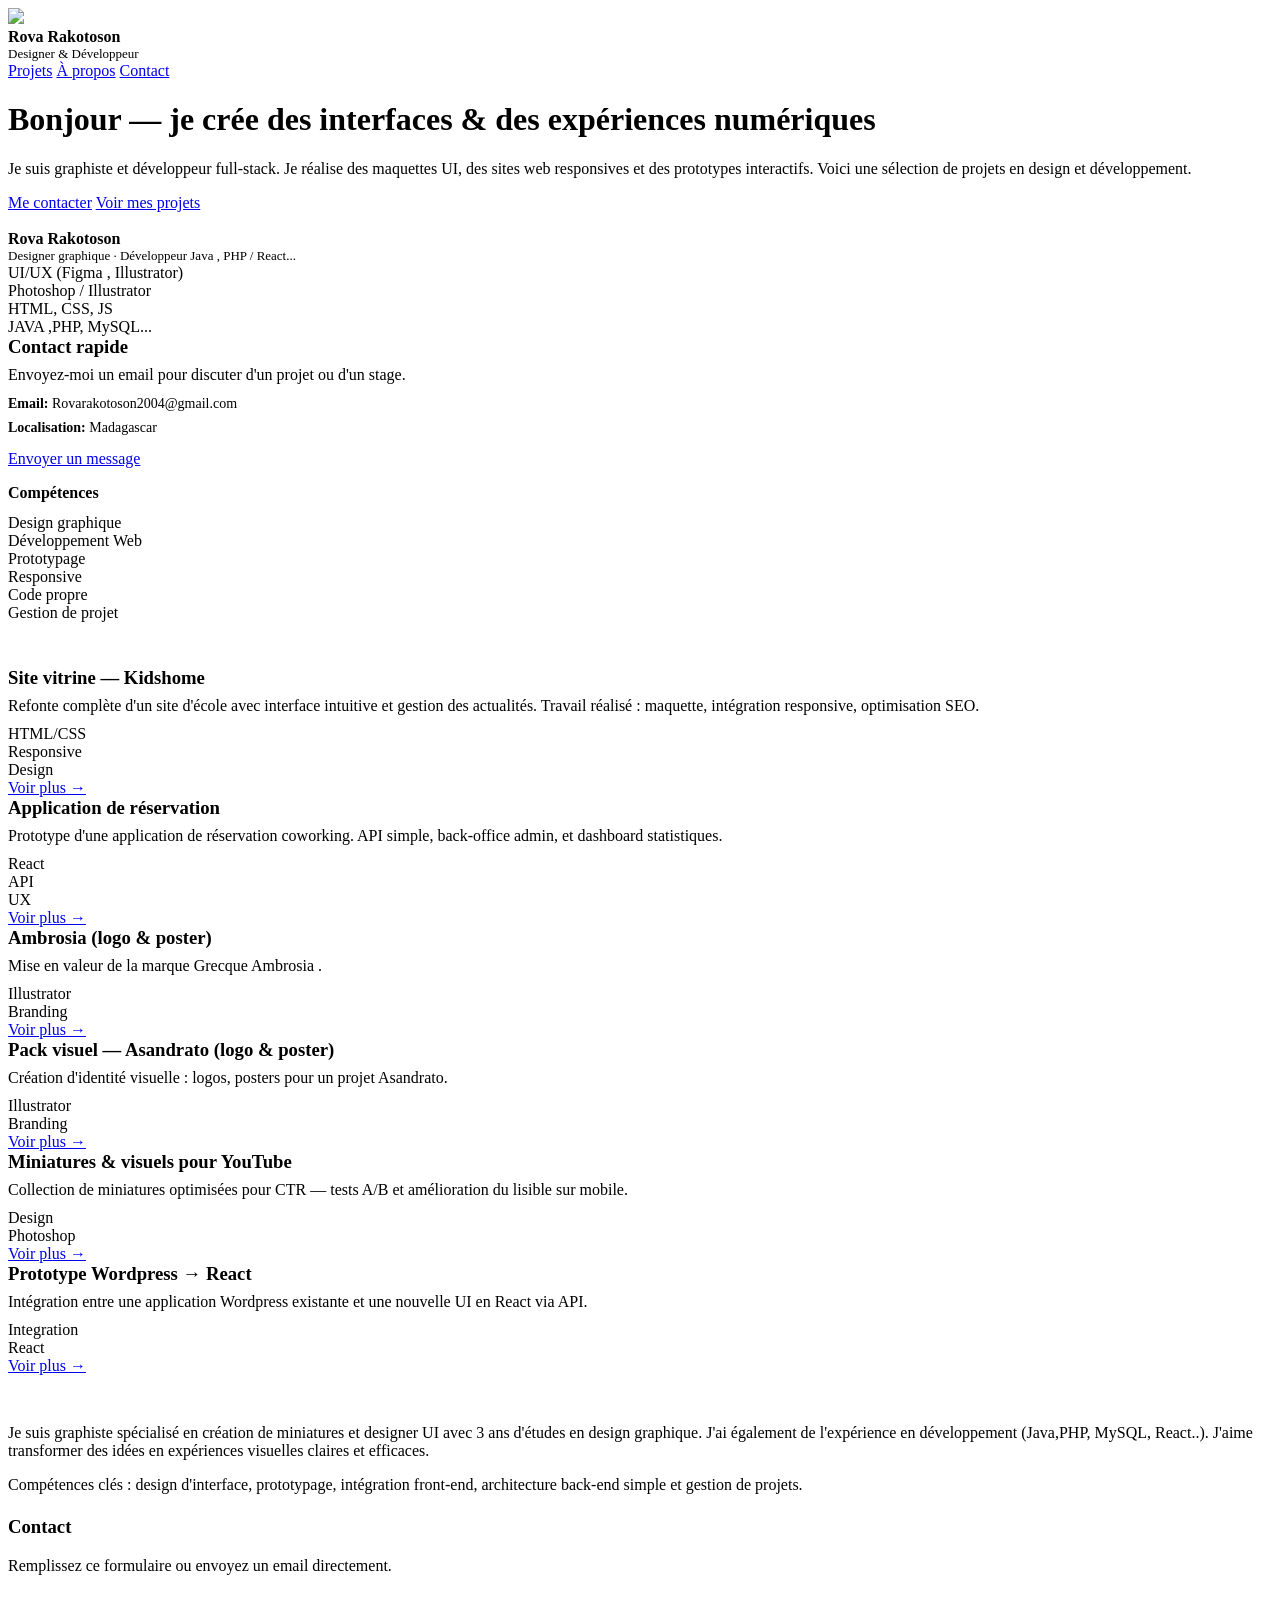
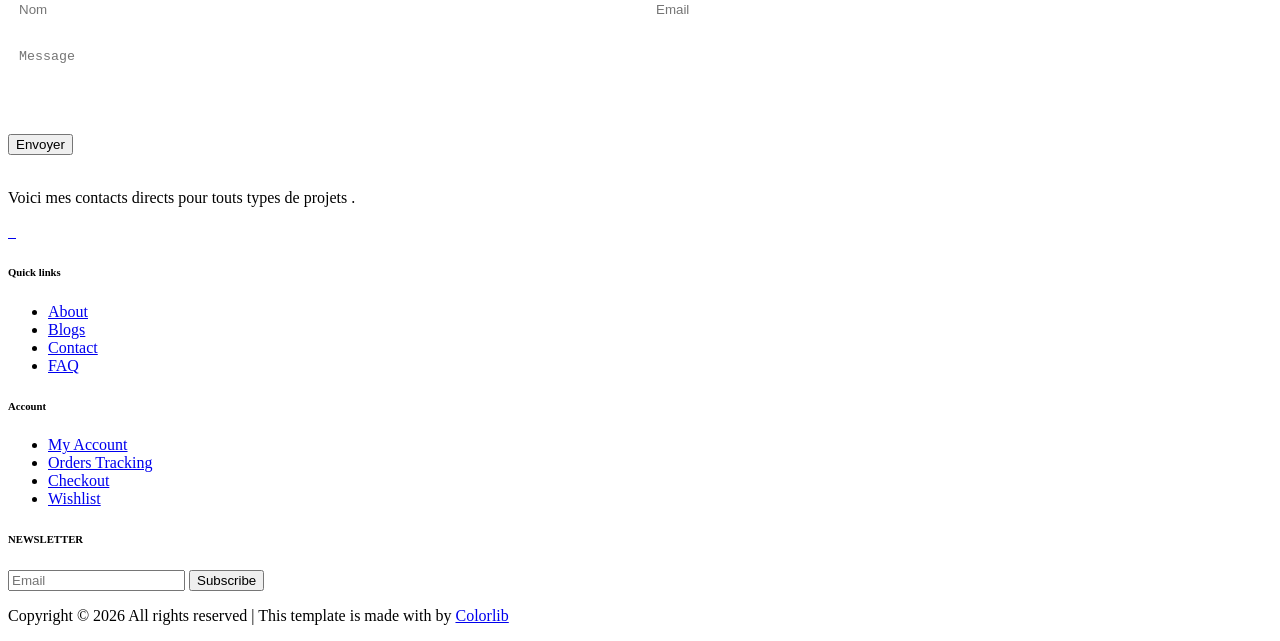
==== index.html @ 9a097434 "add file" ====
<!doctype html>
<html lang="fr">

<head>
    <meta charset="utf-8" />
    <meta name="viewport" content="width=device-width, initial-scale=1" />
    <title>Portfolio — Rova Rakotoson</title>
    <meta name="description"
        content="Portfolio de projets design et développement — maquettes, sites, interfaces, et plus." />
          <!-- Google Font -->
    <link href="https://fonts.googleapis.com/css2?family=Cookie&display=swap" rel="stylesheet">
    <link href="https://fonts.googleapis.com/css2?family=Montserrat:wght@400;500;600;700;800;900&display=swap"
    rel="stylesheet">

    <!-- Css Styles -->
    <link rel="stylesheet" href="assets/css/bootstrap.min.css" type="text/css">
    <link rel="stylesheet" href="assets/css/style.css" type="text/css">
    
</head>

<body>
    <div class="container">
        <header>
            <div class="brand">
                  <div class="offcanvas__logo"> 
                     <img class="navbar-brand" src="assets/img/keyart-logo.png"></img>
                  </div>
                <div>
                    <div style="font-weight:700">Rova Rakotoson</div>
                    <div style="font-size:13px;color:var(--muted)">Designer & Développeur</div>
                </div>
            </div>
            <nav>
                <a href="#projets">Projets</a>
                <a href="#a-propos">À propos</a>
                <a href="#contact">Contact</a>
            </nav>
        </header>

        <div class="hero">
            <div>
                <h1>Bonjour — je crée des interfaces & des expériences numériques</h1>
                <p>Je suis graphiste et développeur full‑stack. Je réalise des maquettes UI, des sites web responsives
                    et des prototypes interactifs. Voici une sélection de projets en design et développement.</p>
                <div class="ctas">
                    <a class="btn" href="mailto:rovarakotoson2004@gmail.com">Me contacter</a>
                    <a class="btn secondary" href="#projets">Voir mes projets</a>
                </div>

                <div class="card" style="margin-top:18px">
                    <div class="profile">
                        <div class="avatar" aria-hidden="true"></div>
                        <div>
                            <div style="font-weight:700">Rova Rakotoson</div>
                            <div style="font-size:13px;color:var(--muted)">Designer graphique · Développeur  Java , PHP / React...
                            </div>
                            <div class="skills">
                                <div class="skill">UI/UX (Figma , Illustrator)</div>
                                <div class="skill">Photoshop / Illustrator</div>
                                <div class="skill">HTML, CSS, JS</div>
                                <div class="skill"> JAVA ,PHP, MySQL...</div>
                            </div>
                        </div>
                    </div>
                </div>
            </div>

            <div>
                <div class="card">
                    <h3 style="margin:0 0 8px 0">Contact rapide</h3>
                    <p style="margin:0 0 12px 0;color:var(--muted)">Envoyez-moi un email pour discuter d'un projet ou
                        d'un stage.</p>
                    <p style="margin:0;font-size:14px"><strong>Email:</strong> <a href="mailto:rov[email protected]"
                            style="color:var(--accent);text-decoration:none">Rovarakotoson2004@gmail.com</a></p>
                    <p style="margin-top:8px;font-size:14px;color:var(--muted)"><strong>Localisation:</strong>
                        Madagascar</p>
                    <div style="margin-top:12px">
                        <a class="btn" href="mailto:rovarakotoson2004@gmail.com">Envoyer un message</a>
                    </div>
                </div>

                <div class="card" style="margin-top:16px">
                    <h4 style="margin:0 0 12px 0">Compétences</h4>
                    <div class="skills">
                        <div class="skill">Design graphique</div>
                        <div class="skill">Développement Web</div>
                        <div class="skill">Prototypage</div>
                        <div class="skill">Responsive</div>
                        <div class="skill">Code propre</div>
                        <div class="skill">Gestion de projet</div>
                    </div>
                </div>
            </div>
        </div>

        <section id="projets" class="projects">
            <h2 style="color:#fff;margin:6px 0 12px 0">Projets récents</h2>
            <div class="grid">
                <article class="card">
                    <div class="project-img"
                        style="background-image:url('assets/img/kidshome.jpg')">
                    </div>
                    <h3 style="margin:0 0 8px 0">Site vitrine — Kidshome</h3>
                    <p style="margin:0 0 10px 0;color:var(--muted)">Refonte complète d'un site d'école avec interface
                        intuitive et gestion des actualités. Travail réalisé : maquette, intégration responsive,
                        optimisation SEO.</p>
                    <div class="project-tags">
                        <div class="tag">HTML/CSS</div>
                        <div class="tag">Responsive</div>
                        <div class="tag">Design</div>
                    </div>
                    <a class="project-link" href="kidshome.html" >Voir plus →</a>
                </article>

                <article class="card">
                    <div class="project-img"
                        style="background-image:url('assets/img/cowork.png')">
                    </div>
                    <h3 style="margin:0 0 8px 0">Application de réservation</h3>
                    <p style="margin:0 0 10px 0;color:var(--muted)">Prototype d'une application de réservation
                        coworking. API simple, back‑office admin, et dashboard statistiques.</p>
                    <div class="project-tags">
                        <div class="tag">React</div>
                        <div class="tag">API</div>
                        <div class="tag">UX</div>
                    </div>
                    <a class="project-link" href="coworking.html">Voir plus →</a>
                </article>

                <article class="card" >
                    <div class="project-img"
                     style="background-image:url('assets/img/vis-ambrosia-01.png')"
                  > 
                    </div>
                    <h3 style="margin:0 0 8px 0">Ambrosia (logo & poster)</h3>
                    <p style="margin:0 0 10px 0;color:var(--muted)">Mise en valeur de la marque Grecque Ambrosia .</p>
                    <div class="project-tags">
                        <div class="tag">Illustrator</div>
                        <div class="tag">Branding</div>
                    </div>
                    <a class="project-link" href="ambrosia.html">Voir plus →</a>
                </article>

                <article class="card">
                    <div class="project-img"
                        style="background-image:url('assets/img/asandrato-vs.png')">
                    </div>
                    <h3 style="margin:0 0 8px 0">Pack visuel — Asandrato (logo & poster)</h3>
                    <p style="margin:0 0 10px 0;color:var(--muted)">Création d'identité visuelle : logos, posters 
                        pour un projet Asandrato.</p>
                    <div class="project-tags">
                        <div class="tag">Illustrator</div>
                        <div class="tag">Branding</div>
                    </div>
                    <a class="project-link" href="asandrato.html">Voir plus →</a>
                </article>

                <article class="card">
                    <div class="project-img"
                        style="background-image:url('assets/img/visuel.png')">
                    </div>
                    <h3 style="margin:0 0 8px 0">Miniatures & visuels pour YouTube</h3>
                    <p style="margin:0 0 10px 0;color:var(--muted)">Collection de miniatures optimisées pour CTR — tests
                        A/B et amélioration du lisible sur mobile.</p>
                    <div class="project-tags">
                        <div class="tag">Design</div>
                        <div class="tag">Photoshop</div>
                    </div>
                    <a class="project-link" href="miniature.html">Voir plus →</a>
                </article>

                <article class="card">
                    <div class="project-img"
                        style="background-image:url('assets/img/ECOM2.jpg')">
                    </div>
                    <h3 style="margin:0 0 8px 0">Prototype Wordpress → React</h3>
                    <p style="margin:0 0 10px 0;color:var(--muted)">Intégration entre une application Wordpress
                        existante  et une nouvelle UI en React via API.</p>
                    <div class="project-tags">
                        <div class="tag">Integration</div>
                        <div class="tag">React</div>
                    </div>
                    <a class="project-link" href="e-commerce.html" >Voir plus →</a>
                </article>

            </div>
        </section>

        <section id="a-propos" class="about">
            <h2 style="color:#fff;margin:6px 0 12px 0">À propos</h2>
            <p>Je suis graphiste spécialisé en création de miniatures et designer UI avec 3 ans d'études en design
                graphique. J'ai également de l'expérience en développement (Java,PHP, MySQL, React..). J'aime transformer des
                idées en expériences visuelles claires et efficaces.</p>
            <p style="margin-top:8px">Compétences clés : design d'interface, prototypage, intégration front‑end,
                architecture back‑end simple et gestion de projets.</p>
        </section>

        <section id="contact" style="margin-top:22px">
            <div class="card">
                <h3>Contact</h3>
                <p style="color:var(--muted)">Remplissez ce formulaire ou envoyez un email directement.</p>
                <form action="mailto:rovarakotoson2004@gmail.com" method="post" enctype="text/plain">
                    <div style="display:grid;grid-template-columns:1fr 1fr;gap:10px">
                        <input placeholder="Nom" name="Nom"
                            style="padding:10px;border-radius:8px;border:1px solid rgba(255,255,255,0.03);background:transparent;color:#fff">
                        <input placeholder="Email" name="Email"
                            style="padding:10px;border-radius:8px;border:1px solid rgba(255,255,255,0.03);background:transparent;color:#fff">
                    </div>
                    <textarea placeholder="Message" name="Message" rows="4"
                        style="width:100%;margin-top:10px;padding:10px;border-radius:8px;border:1px solid rgba(255,255,255,0.03);background:transparent;color:#fff"></textarea>
                    <div style="margin-top:10px"><button class="btn" type="submit">Envoyer</button></div>
                </form>
            </div>
        </section>

       <footer class="footer">
    <div class="container">
        <div class="row">
            <div class="col-lg-4 col-md-6 col-sm-7">
                <div class="footer__about">
                    <div class="footer__logo">
                        <a href="./index.html"><img src="img/logo.png" alt=""></a>
                    </div>
                    <p>Voici mes contacts directs pour touts types de projets
                    .</p>
                          <div class="footer__payment">
                       <a href="https://instagram.com/keyartdesign12" target="_blank">
                        <img src="assets/img/icon/instagram.png" class="reseau-img" alt="">
                         </a>

                        <a href="https://facebook.com/rova.rakotoson.98" target="_blank">
                            <img src="assets/img/icon/facebook.png" class="reseau-img" alt="">
                        </a>
                        <a href="https://wa.me/261345567558" target="_blank">
                        <img src="assets/img/icon/whatsapp.png" class="reseau-img"  alt="">
                        </a>

                      
                    </div>
                </div>
            </div>
            <div class="col-lg-2 col-md-3 col-sm-5">
                <div class="footer__widget">
                    <h6>Quick links</h6>
                    <ul>
                        <li><a href="#">About</a></li>
                        <li><a href="#">Blogs</a></li>
                        <li><a href="#">Contact</a></li>
                        <li><a href="#">FAQ</a></li>
                    </ul>
                </div>
            </div>
            <div class="col-lg-2 col-md-3 col-sm-4">
                <div class="footer__widget">
                    <h6>Account</h6>
                    <ul>
                        <li><a href="#">My Account</a></li>
                        <li><a href="#">Orders Tracking</a></li>
                        <li><a href="#">Checkout</a></li>
                        <li><a href="#">Wishlist</a></li>
                    </ul>
                </div>
            </div>
            <div class="col-lg-4 col-md-8 col-sm-8">
                <div class="footer__newslatter">
                    <h6>NEWSLETTER</h6>
                    <form action="#">
                        <input type="text" placeholder="Email">
                        <button type="submit" class="site-btn">Subscribe</button>
                    </form>
                  
                </div>
            </div>
        </div>
        <div class="row">
            <div class="col-lg-12">
                <!-- Link back to Colorlib can't be removed. Template is licensed under CC BY 3.0. -->
                <div class="footer__copyright__text">
                    <p>Copyright &copy; <script>document.write(new Date().getFullYear());</script> All rights reserved | This template is made with <i class="fa fa-heart" aria-hidden="true"></i> by <a href="https://colorlib.com" target="_blank">Colorlib</a></p>
                </div>
                <!-- Link back to Colorlib can't be removed. Template is licensed under CC BY 3.0. -->
            </div>
        </div>
    </div>
</footer>
    </div>
    <script src="js/jquery-3.3.1.min.js"></script>
<script src="js/bootstrap.min.js"></script>
<script src="js/jquery.magnific-popup.min.js"></script>
<script src="js/jquery-ui.min.js"></script>
<script src="js/mixitup.min.js"></script>
<script src="js/jquery.countdown.min.js"></script>
<script src="js/jquery.slicknav.js"></script>
<script src="js/owl.carousel.min.js"></script>
<script src="js/jquery.nicescroll.min.js"></script>
<script src="js/main.js"></script>
</body>

</html>
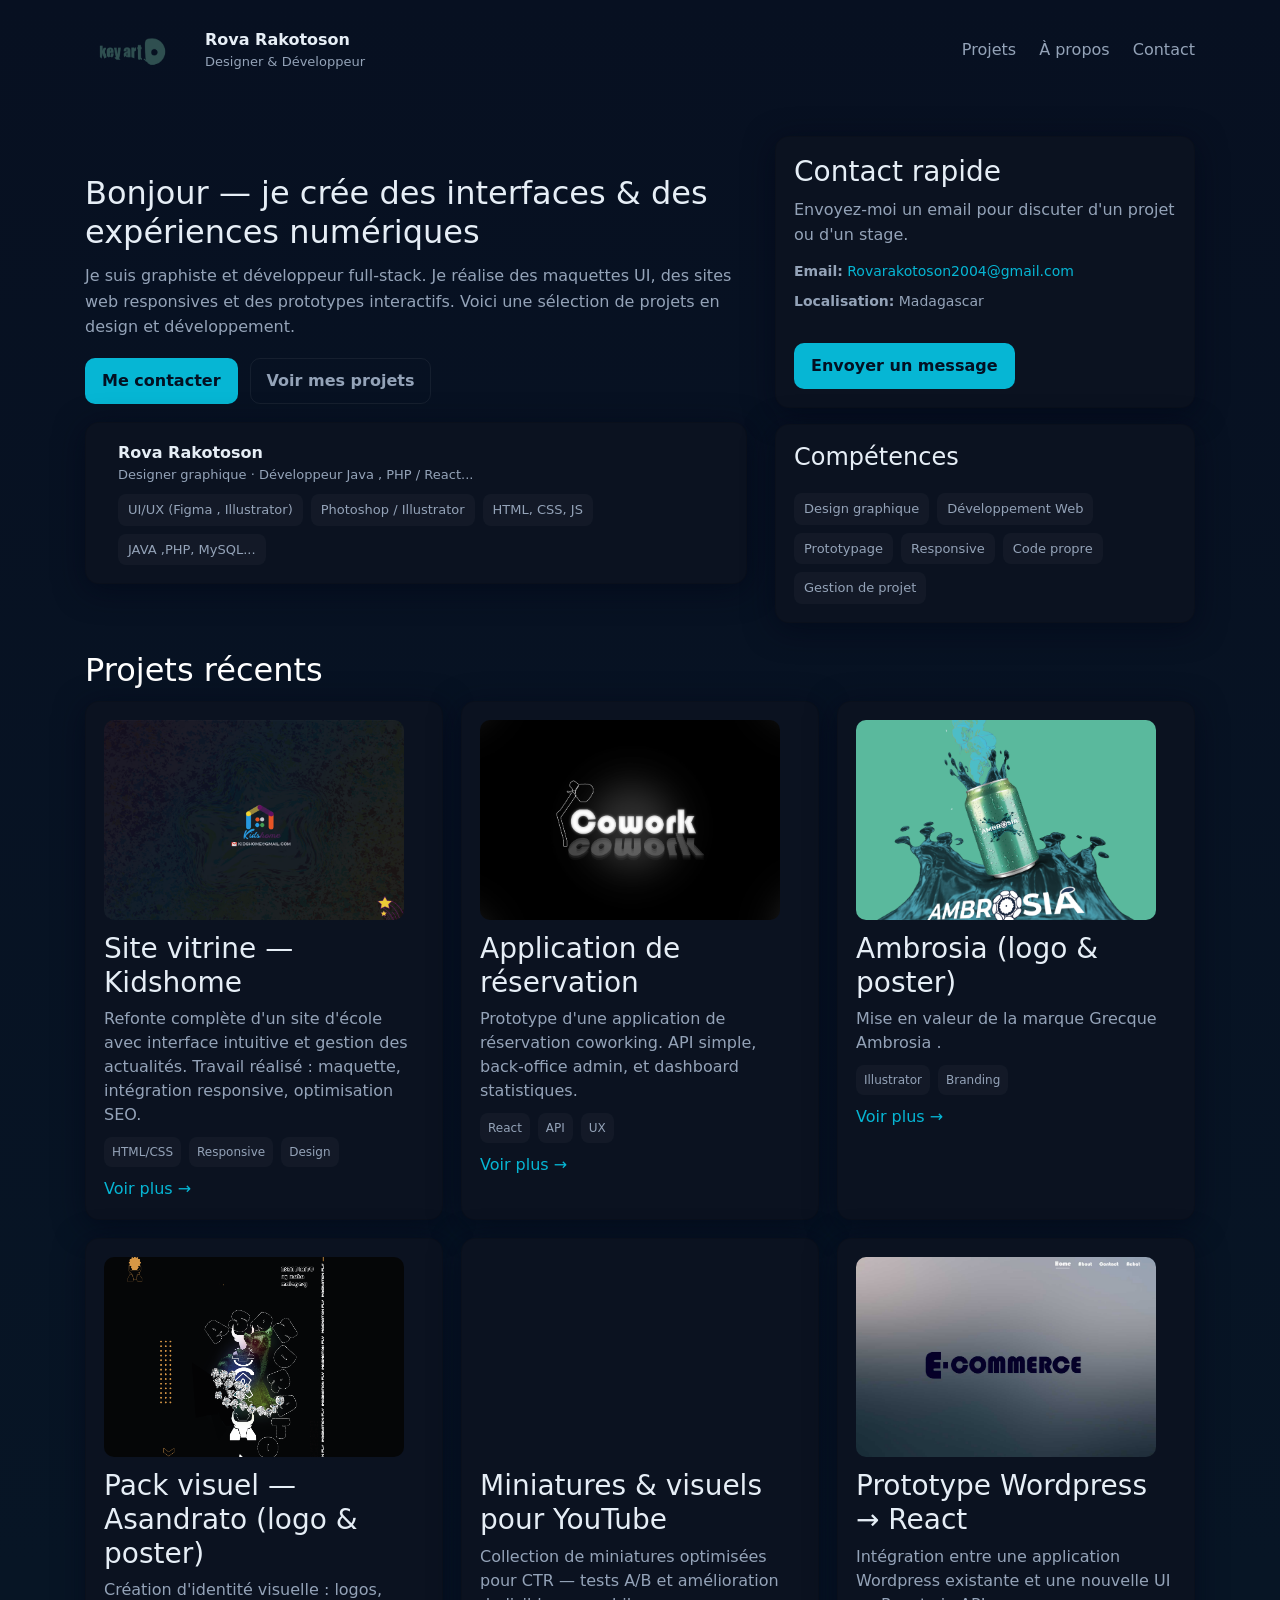
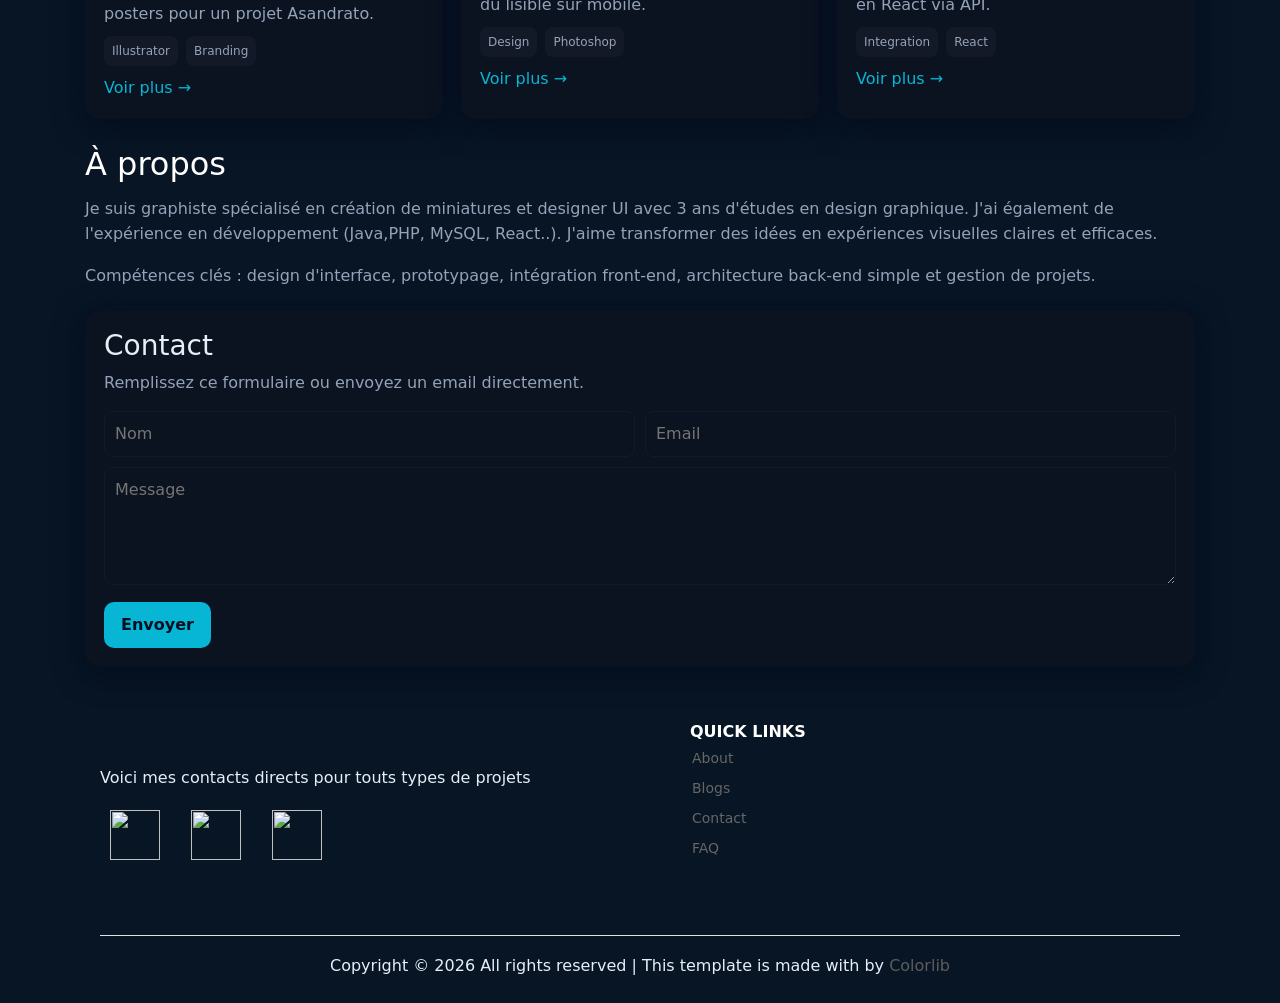
==== commit 17ce445d: "add add" ====
--- a/index.html
+++ b/index.html
@@ -1,299 +1,284 @@
-<!doctype html>
-<html lang="fr">
-
-<head>
-    <meta charset="utf-8" />
-    <meta name="viewport" content="width=device-width, initial-scale=1" />
-    <title>Portfolio — Rova Rakotoson</title>
-    <meta name="description"
-        content="Portfolio de projets design et développement — maquettes, sites, interfaces, et plus." />
-          <!-- Google Font -->
-    <link href="https://fonts.googleapis.com/css2?family=Cookie&display=swap" rel="stylesheet">
-    <link href="https://fonts.googleapis.com/css2?family=Montserrat:wght@400;500;600;700;800;900&display=swap"
-    rel="stylesheet">
-
-    <!-- Css Styles -->
-    <link rel="stylesheet" href="assets/css/bootstrap.min.css" type="text/css">
-    <link rel="stylesheet" href="assets/css/style.css" type="text/css">
-    
-</head>
-
-<body>
-    <div class="container">
-        <header>
-            <div class="brand">
-                  <div class="offcanvas__logo"> 
-                     <img class="navbar-brand" src="assets/img/keyart-logo.png"></img>
-                  </div>
-                <div>
-                    <div style="font-weight:700">Rova Rakotoson</div>
-                    <div style="font-size:13px;color:var(--muted)">Designer & Développeur</div>
-                </div>
-            </div>
-            <nav>
-                <a href="#projets">Projets</a>
-                <a href="#a-propos">À propos</a>
-                <a href="#contact">Contact</a>
-            </nav>
-        </header>
-
-        <div class="hero">
-            <div>
-                <h1>Bonjour — je crée des interfaces & des expériences numériques</h1>
-                <p>Je suis graphiste et développeur full‑stack. Je réalise des maquettes UI, des sites web responsives
-                    et des prototypes interactifs. Voici une sélection de projets en design et développement.</p>
-                <div class="ctas">
-                    <a class="btn" href="mailto:rovarakotoson2004@gmail.com">Me contacter</a>
-                    <a class="btn secondary" href="#projets">Voir mes projets</a>
-                </div>
-
-                <div class="card" style="margin-top:18px">
-                    <div class="profile">
-                        <div class="avatar" aria-hidden="true"></div>
-                        <div>
-                            <div style="font-weight:700">Rova Rakotoson</div>
-                            <div style="font-size:13px;color:var(--muted)">Designer graphique · Développeur  Java , PHP / React...
-                            </div>
-                            <div class="skills">
-                                <div class="skill">UI/UX (Figma , Illustrator)</div>
-                                <div class="skill">Photoshop / Illustrator</div>
-                                <div class="skill">HTML, CSS, JS</div>
-                                <div class="skill"> JAVA ,PHP, MySQL...</div>
-                            </div>
-                        </div>
-                    </div>
-                </div>
-            </div>
-
-            <div>
-                <div class="card">
-                    <h3 style="margin:0 0 8px 0">Contact rapide</h3>
-                    <p style="margin:0 0 12px 0;color:var(--muted)">Envoyez-moi un email pour discuter d'un projet ou
-                        d'un stage.</p>
-                    <p style="margin:0;font-size:14px"><strong>Email:</strong> <a href="mailto:rov[email protected]"
-                            style="color:var(--accent);text-decoration:none">Rovarakotoson2004@gmail.com</a></p>
-                    <p style="margin-top:8px;font-size:14px;color:var(--muted)"><strong>Localisation:</strong>
-                        Madagascar</p>
-                    <div style="margin-top:12px">
-                        <a class="btn" href="mailto:rovarakotoson2004@gmail.com">Envoyer un message</a>
-                    </div>
-                </div>
-
-                <div class="card" style="margin-top:16px">
-                    <h4 style="margin:0 0 12px 0">Compétences</h4>
-                    <div class="skills">
-                        <div class="skill">Design graphique</div>
-                        <div class="skill">Développement Web</div>
-                        <div class="skill">Prototypage</div>
-                        <div class="skill">Responsive</div>
-                        <div class="skill">Code propre</div>
-                        <div class="skill">Gestion de projet</div>
-                    </div>
-                </div>
-            </div>
-        </div>
-
-        <section id="projets" class="projects">
-            <h2 style="color:#fff;margin:6px 0 12px 0">Projets récents</h2>
-            <div class="grid">
-                <article class="card">
-                    <div class="project-img"
-                        style="background-image:url('assets/img/kidshome.jpg')">
-                    </div>
-                    <h3 style="margin:0 0 8px 0">Site vitrine — Kidshome</h3>
-                    <p style="margin:0 0 10px 0;color:var(--muted)">Refonte complète d'un site d'école avec interface
-                        intuitive et gestion des actualités. Travail réalisé : maquette, intégration responsive,
-                        optimisation SEO.</p>
-                    <div class="project-tags">
-                        <div class="tag">HTML/CSS</div>
-                        <div class="tag">Responsive</div>
-                        <div class="tag">Design</div>
-                    </div>
-                    <a class="project-link" href="kidshome.html" >Voir plus →</a>
-                </article>
-
-                <article class="card">
-                    <div class="project-img"
-                        style="background-image:url('assets/img/cowork.png')">
-                    </div>
-                    <h3 style="margin:0 0 8px 0">Application de réservation</h3>
-                    <p style="margin:0 0 10px 0;color:var(--muted)">Prototype d'une application de réservation
-                        coworking. API simple, back‑office admin, et dashboard statistiques.</p>
-                    <div class="project-tags">
-                        <div class="tag">React</div>
-                        <div class="tag">API</div>
-                        <div class="tag">UX</div>
-                    </div>
-                    <a class="project-link" href="coworking.html">Voir plus →</a>
-                </article>
-
-                <article class="card" >
-                    <div class="project-img"
-                     style="background-image:url('assets/img/vis-ambrosia-01.png')"
-                  > 
-                    </div>
-                    <h3 style="margin:0 0 8px 0">Ambrosia (logo & poster)</h3>
-                    <p style="margin:0 0 10px 0;color:var(--muted)">Mise en valeur de la marque Grecque Ambrosia .</p>
-                    <div class="project-tags">
-                        <div class="tag">Illustrator</div>
-                        <div class="tag">Branding</div>
-                    </div>
-                    <a class="project-link" href="ambrosia.html">Voir plus →</a>
-                </article>
-
-                <article class="card">
-                    <div class="project-img"
-                        style="background-image:url('assets/img/asandrato-vs.png')">
-                    </div>
-                    <h3 style="margin:0 0 8px 0">Pack visuel — Asandrato (logo & poster)</h3>
-                    <p style="margin:0 0 10px 0;color:var(--muted)">Création d'identité visuelle : logos, posters 
-                        pour un projet Asandrato.</p>
-                    <div class="project-tags">
-                        <div class="tag">Illustrator</div>
-                        <div class="tag">Branding</div>
-                    </div>
-                    <a class="project-link" href="asandrato.html">Voir plus →</a>
-                </article>
-
-                <article class="card">
-                    <div class="project-img"
-                        style="background-image:url('assets/img/visuel.png')">
-                    </div>
-                    <h3 style="margin:0 0 8px 0">Miniatures & visuels pour YouTube</h3>
-                    <p style="margin:0 0 10px 0;color:var(--muted)">Collection de miniatures optimisées pour CTR — tests
-                        A/B et amélioration du lisible sur mobile.</p>
-                    <div class="project-tags">
-                        <div class="tag">Design</div>
-                        <div class="tag">Photoshop</div>
-                    </div>
-                    <a class="project-link" href="miniature.html">Voir plus →</a>
-                </article>
-
-                <article class="card">
-                    <div class="project-img"
-                        style="background-image:url('assets/img/ECOM2.jpg')">
-                    </div>
-                    <h3 style="margin:0 0 8px 0">Prototype Wordpress → React</h3>
-                    <p style="margin:0 0 10px 0;color:var(--muted)">Intégration entre une application Wordpress
-                        existante  et une nouvelle UI en React via API.</p>
-                    <div class="project-tags">
-                        <div class="tag">Integration</div>
-                        <div class="tag">React</div>
-                    </div>
-                    <a class="project-link" href="e-commerce.html" >Voir plus →</a>
-                </article>
-
-            </div>
-        </section>
-
-        <section id="a-propos" class="about">
-            <h2 style="color:#fff;margin:6px 0 12px 0">À propos</h2>
-            <p>Je suis graphiste spécialisé en création de miniatures et designer UI avec 3 ans d'études en design
-                graphique. J'ai également de l'expérience en développement (Java,PHP, MySQL, React..). J'aime transformer des
-                idées en expériences visuelles claires et efficaces.</p>
-            <p style="margin-top:8px">Compétences clés : design d'interface, prototypage, intégration front‑end,
-                architecture back‑end simple et gestion de projets.</p>
-        </section>
-
-        <section id="contact" style="margin-top:22px">
-            <div class="card">
-                <h3>Contact</h3>
-                <p style="color:var(--muted)">Remplissez ce formulaire ou envoyez un email directement.</p>
-                <form action="mailto:rovarakotoson2004@gmail.com" method="post" enctype="text/plain">
-                    <div style="display:grid;grid-template-columns:1fr 1fr;gap:10px">
-                        <input placeholder="Nom" name="Nom"
-                            style="padding:10px;border-radius:8px;border:1px solid rgba(255,255,255,0.03);background:transparent;color:#fff">
-                        <input placeholder="Email" name="Email"
-                            style="padding:10px;border-radius:8px;border:1px solid rgba(255,255,255,0.03);background:transparent;color:#fff">
-                    </div>
-                    <textarea placeholder="Message" name="Message" rows="4"
-                        style="width:100%;margin-top:10px;padding:10px;border-radius:8px;border:1px solid rgba(255,255,255,0.03);background:transparent;color:#fff"></textarea>
-                    <div style="margin-top:10px"><button class="btn" type="submit">Envoyer</button></div>
-                </form>
-            </div>
-        </section>
-
-       <footer class="footer">
-    <div class="container">
-        <div class="row">
-            <div class="col-lg-4 col-md-6 col-sm-7">
-                <div class="footer__about">
-                    <div class="footer__logo">
-                        <a href="./index.html"><img src="img/logo.png" alt=""></a>
-                    </div>
-                    <p>Voici mes contacts directs pour touts types de projets
-                    .</p>
-                          <div class="footer__payment">
-                       <a href="https://instagram.com/keyartdesign12" target="_blank">
-                        <img src="assets/img/icon/instagram.png" class="reseau-img" alt="">
-                         </a>
-
-                        <a href="https://facebook.com/rova.rakotoson.98" target="_blank">
-                            <img src="assets/img/icon/facebook.png" class="reseau-img" alt="">
-                        </a>
-                        <a href="https://wa.me/261345567558" target="_blank">
-                        <img src="assets/img/icon/whatsapp.png" class="reseau-img"  alt="">
-                        </a>
-
-                      
-                    </div>
-                </div>
-            </div>
-            <div class="col-lg-2 col-md-3 col-sm-5">
-                <div class="footer__widget">
-                    <h6>Quick links</h6>
-                    <ul>
-                        <li><a href="#">About</a></li>
-                        <li><a href="#">Blogs</a></li>
-                        <li><a href="#">Contact</a></li>
-                        <li><a href="#">FAQ</a></li>
-                    </ul>
-                </div>
-            </div>
-            <div class="col-lg-2 col-md-3 col-sm-4">
-                <div class="footer__widget">
-                    <h6>Account</h6>
-                    <ul>
-                        <li><a href="#">My Account</a></li>
-                        <li><a href="#">Orders Tracking</a></li>
-                        <li><a href="#">Checkout</a></li>
-                        <li><a href="#">Wishlist</a></li>
-                    </ul>
-                </div>
-            </div>
-            <div class="col-lg-4 col-md-8 col-sm-8">
-                <div class="footer__newslatter">
-                    <h6>NEWSLETTER</h6>
-                    <form action="#">
-                        <input type="text" placeholder="Email">
-                        <button type="submit" class="site-btn">Subscribe</button>
-                    </form>
-                  
-                </div>
-            </div>
-        </div>
-        <div class="row">
-            <div class="col-lg-12">
-                <!-- Link back to Colorlib can't be removed. Template is licensed under CC BY 3.0. -->
-                <div class="footer__copyright__text">
-                    <p>Copyright &copy; <script>document.write(new Date().getFullYear());</script> All rights reserved | This template is made with <i class="fa fa-heart" aria-hidden="true"></i> by <a href="https://colorlib.com" target="_blank">Colorlib</a></p>
-                </div>
-                <!-- Link back to Colorlib can't be removed. Template is licensed under CC BY 3.0. -->
-            </div>
-        </div>
-    </div>
-</footer>
-    </div>
-    <script src="js/jquery-3.3.1.min.js"></script>
-<script src="js/bootstrap.min.js"></script>
-<script src="js/jquery.magnific-popup.min.js"></script>
-<script src="js/jquery-ui.min.js"></script>
-<script src="js/mixitup.min.js"></script>
-<script src="js/jquery.countdown.min.js"></script>
-<script src="js/jquery.slicknav.js"></script>
-<script src="js/owl.carousel.min.js"></script>
-<script src="js/jquery.nicescroll.min.js"></script>
-<script src="js/main.js"></script>
-</body>
-
+<!doctype html>
+<html lang="fr">
+
+<head>
+    <meta charset="utf-8" />
+    <meta name="viewport" content="width=device-width, initial-scale=1" />
+    <title>Portfolio — Rova Rakotoson</title>
+    <meta name="description"
+        content="Portfolio de projets design et développement — maquettes, sites, interfaces, et plus." />
+          <!-- Google Font -->
+    <link href="https://fonts.googleapis.com/css2?family=Cookie&display=swap" rel="stylesheet">
+    <link href="https://fonts.googleapis.com/css2?family=Montserrat:wght@400;500;600;700;800;900&display=swap"
+    rel="stylesheet">
+
+    <!-- Css Styles -->
+    <link rel="stylesheet" href="assets/css/bootstrap.min.css" type="text/css">
+    <link rel="stylesheet" href="assets/css/style.css" type="text/css">
+    
+</head>
+
+<body>
+    <div class="container">
+        <header>
+            <div class="brand">
+                  <div class="offcanvas__logo"> 
+                     <img class="navbar-brand" src="assets/img/keyart-logo.png"></img>
+                  </div>
+                <div>
+                    <div style="font-weight:700">Rova Rakotoson</div>
+                    <div style="font-size:13px;color:var(--muted)">Designer & Développeur</div>
+                </div>
+            </div>
+            <nav>
+                <a href="#projets">Projets</a>
+                <a href="#a-propos">À propos</a>
+                <a href="#contact">Contact</a>
+            </nav>
+        </header>
+
+        <div class="hero">
+            <div>
+                <h1>Bonjour — je crée des interfaces & des expériences numériques</h1>
+                <p>Je suis graphiste et développeur full‑stack. Je réalise des maquettes UI, des sites web responsives
+                    et des prototypes interactifs. Voici une sélection de projets en design et développement.</p>
+                <div class="ctas">
+                    <a class="btn" href="mailto:rovarakotoson2004@gmail.com">Me contacter</a>
+                    <a class="btn secondary" href="#projets">Voir mes projets</a>
+                </div>
+
+                <div class="card" style="margin-top:18px">
+                    <div class="profile">
+                        <div class="avatar" aria-hidden="true"></div>
+                        <div>
+                            <div style="font-weight:700">Rova Rakotoson</div>
+                            <div style="font-size:13px;color:var(--muted)">Designer graphique · Développeur  Java , PHP / React...
+                            </div>
+                            <div class="skills">
+                                <div class="skill">UI/UX (Figma , Illustrator)</div>
+                                <div class="skill">Photoshop / Illustrator</div>
+                                <div class="skill">HTML, CSS, JS</div>
+                                <div class="skill"> JAVA ,PHP, MySQL...</div>
+                            </div>
+                        </div>
+                    </div>
+                </div>
+            </div>
+
+            <div>
+                <div class="card">
+                    <h3 style="margin:0 0 8px 0">Contact rapide</h3>
+                    <p style="margin:0 0 12px 0;color:var(--muted)">Envoyez-moi un email pour discuter d'un projet ou
+                        d'un stage.</p>
+                    <p style="margin:0;font-size:14px"><strong>Email:</strong> <a href="mailto:rov[email protected]"
+                            style="color:var(--accent);text-decoration:none">Rovarakotoson2004@gmail.com</a></p>
+                    <p style="margin-top:8px;font-size:14px;color:var(--muted)"><strong>Localisation:</strong>
+                        Madagascar</p>
+                    <div style="margin-top:12px">
+                        <a class="btn" href="mailto:rovarakotoson2004@gmail.com">Envoyer un message</a>
+                    </div>
+                </div>
+
+                <div class="card" style="margin-top:16px">
+                    <h4 style="margin:0 0 12px 0">Compétences</h4>
+                    <div class="skills">
+                        <div class="skill">Design graphique</div>
+                        <div class="skill">Développement Web</div>
+                        <div class="skill">Prototypage</div>
+                        <div class="skill">Responsive</div>
+                        <div class="skill">Code propre</div>
+                        <div class="skill">Gestion de projet</div>
+                    </div>
+                </div>
+            </div>
+        </div>
+
+        <section id="projets" class="projects">
+            <h2 style="color:#fff;margin:6px 0 12px 0">Projets récents</h2>
+            <div class="grid">
+                <article class="card">
+                    <div class="project-img"
+                        style="background-image:url('assets/img/kidshome.jpg')">
+                    </div>
+                    <h3 style="margin:0 0 8px 0">Site vitrine — Kidshome</h3>
+                    <p style="margin:0 0 10px 0;color:var(--muted)">Refonte complète d'un site d'école avec interface
+                        intuitive et gestion des actualités. Travail réalisé : maquette, intégration responsive,
+                        optimisation SEO.</p>
+                    <div class="project-tags">
+                        <div class="tag">HTML/CSS</div>
+                        <div class="tag">Responsive</div>
+                        <div class="tag">Design</div>
+                    </div>
+                    <a class="project-link" href="kidshome.html" >Voir plus →</a>
+                </article>
+
+                <article class="card">
+                    <div class="project-img"
+                        style="background-image:url('assets/img/cowork.png')">
+                    </div>
+                    <h3 style="margin:0 0 8px 0">Application de réservation</h3>
+                    <p style="margin:0 0 10px 0;color:var(--muted)">Prototype d'une application de réservation
+                        coworking. API simple, back‑office admin, et dashboard statistiques.</p>
+                    <div class="project-tags">
+                        <div class="tag">React</div>
+                        <div class="tag">API</div>
+                        <div class="tag">UX</div>
+                    </div>
+                    <a class="project-link" href="coworking.html">Voir plus →</a>
+                </article>
+
+                <article class="card" >
+                    <div class="project-img"
+                     style="background-image:url('assets/img/vis-ambrosia-01.png')"
+                  > 
+                    </div>
+                    <h3 style="margin:0 0 8px 0">Ambrosia (logo & poster)</h3>
+                    <p style="margin:0 0 10px 0;color:var(--muted)">Mise en valeur de la marque Grecque Ambrosia .</p>
+                    <div class="project-tags">
+                        <div class="tag">Illustrator</div>
+                        <div class="tag">Branding</div>
+                    </div>
+                    <a class="project-link" href="ambrosia.html">Voir plus →</a>
+                </article>
+
+                <article class="card">
+                    <div class="project-img"
+                        style="background-image:url('assets/img/asandrato-vs.png')">
+                    </div>
+                    <h3 style="margin:0 0 8px 0">Pack visuel — Asandrato (logo & poster)</h3>
+                    <p style="margin:0 0 10px 0;color:var(--muted)">Création d'identité visuelle : logos, posters 
+                        pour un projet Asandrato.</p>
+                    <div class="project-tags">
+                        <div class="tag">Illustrator</div>
+                        <div class="tag">Branding</div>
+                    </div>
+                    <a class="project-link" href="asandrato.html">Voir plus →</a>
+                </article>
+
+                <article class="card">
+                    <div class="project-img"
+                        style="background-image:url('assets/img/visuel.png')">
+                    </div>
+                    <h3 style="margin:0 0 8px 0">Miniatures & visuels pour YouTube</h3>
+                    <p style="margin:0 0 10px 0;color:var(--muted)">Collection de miniatures optimisées pour CTR — tests
+                        A/B et amélioration du lisible sur mobile.</p>
+                    <div class="project-tags">
+                        <div class="tag">Design</div>
+                        <div class="tag">Photoshop</div>
+                    </div>
+                    <a class="project-link" href="miniature.html">Voir plus →</a>
+                </article>
+
+                <article class="card">
+                    <div class="project-img"
+                        style="background-image:url('assets/img/ECOM2.jpg')">
+                    </div>
+                    <h3 style="margin:0 0 8px 0">Prototype Wordpress → React</h3>
+                    <p style="margin:0 0 10px 0;color:var(--muted)">Intégration entre une application Wordpress
+                        existante  et une nouvelle UI en React via API.</p>
+                    <div class="project-tags">
+                        <div class="tag">Integration</div>
+                        <div class="tag">React</div>
+                    </div>
+                    <a class="project-link" href="e-commerce.html" >Voir plus →</a>
+                </article>
+
+            </div>
+        </section>
+
+        <section id="a-propos" class="about">
+            <h2 style="color:#fff;margin:6px 0 12px 0">À propos</h2>
+            <p>Je suis graphiste spécialisé en création de miniatures et designer UI avec 3 ans d'études en design
+                graphique. J'ai également de l'expérience en développement (Java,PHP, MySQL, React..). J'aime transformer des
+                idées en expériences visuelles claires et efficaces.</p>
+            <p style="margin-top:8px">Compétences clés : design d'interface, prototypage, intégration front‑end,
+                architecture back‑end simple et gestion de projets.</p>
+        </section>
+
+        <section id="contact" style="margin-top:22px">
+            <div class="card">
+                <h3>Contact</h3>
+                <p style="color:var(--muted)">Remplissez ce formulaire ou envoyez un email directement.</p>
+                <form action="mailto:rovarakotoson2004@gmail.com" method="post" enctype="text/plain">
+                    <div style="display:grid;grid-template-columns:1fr 1fr;gap:10px">
+                        <input placeholder="Nom" name="Nom"
+                            style="padding:10px;border-radius:8px;border:1px solid rgba(255,255,255,0.03);background:transparent;color:#fff">
+                        <input placeholder="Email" name="Email"
+                            style="padding:10px;border-radius:8px;border:1px solid rgba(255,255,255,0.03);background:transparent;color:#fff">
+                    </div>
+                    <textarea placeholder="Message" name="Message" rows="4"
+                        style="width:100%;margin-top:10px;padding:10px;border-radius:8px;border:1px solid rgba(255,255,255,0.03);background:transparent;color:#fff"></textarea>
+                    <div style="margin-top:10px"><button class="btn" type="submit">Envoyer</button></div>
+                </form>
+            </div>
+        </section>
+
+       <footer class="footer">
+    <div class="container">
+        <div class="row">
+            <div class="col-lg-4 col-md-6 col-sm-7">
+                <div class="footer__about">
+                    <div class="footer__logo">
+                        <a href="./index.html"><img src="img/logo.png" alt=""></a>
+                    </div>
+                    <p>Voici mes contacts directs pour touts types de projets        </p>
+            
+                          <div class="footer__payment">
+                       <a href="https://instagram.com/keyartdesign12" target="_blank">
+                        <img src="assets/img/icon/instagram.png" class="reseau-img" alt="">
+                         </a>
+
+                        <a href="https://facebook.com/rova.rakotoson.98" target="_blank">
+                            <img src="assets/img/icon/facebook.png" class="reseau-img" alt="">
+                        </a>
+                        <a href="https://wa.me/261345567558" target="_blank">
+                        <img src="assets/img/icon/whatsapp.png" class="reseau-img"  alt="">
+                        </a>
+
+                      
+                    </div>
+                </div>
+            </div>
+            <div class="col-lg-2 col-md-3 col-sm-5">
+                <div class="footer__widget">
+                    <h6>Quick links</h6>
+                    <ul>
+                        <li><a href="#">About</a></li>
+                        <li><a href="#">Blogs</a></li>
+                        <li><a href="#">Contact</a></li>
+                        <li><a href="#">FAQ</a></li>
+                    </ul>
+                </div>
+            </div>
+            <div class="col-lg-2 col-md-3 col-sm-4">
+              
+            </div>
+            <div class="col-lg-4 col-md-8 col-sm-8">
+            
+            </div>
+        </div>
+        <div class="row">
+            <div class="col-lg-12">
+                <!-- Link back to Colorlib can't be removed. Template is licensed under CC BY 3.0. -->
+                <div class="footer__copyright__text">
+                    <p>Copyright &copy; <script>document.write(new Date().getFullYear());</script> All rights reserved | This template is made with <i class="fa fa-heart" aria-hidden="true"></i> by <a href="https://colorlib.com" target="_blank">Colorlib</a></p>
+                </div>
+                <!-- Link back to Colorlib can't be removed. Template is licensed under CC BY 3.0. -->
+            </div>
+        </div>
+    </div>
+</footer>
+    </div>
+    <script src="js/jquery-3.3.1.min.js"></script>
+<script src="js/bootstrap.min.js"></script>
+<script src="js/jquery.magnific-popup.min.js"></script>
+<script src="js/jquery-ui.min.js"></script>
+<script src="js/mixitup.min.js"></script>
+<script src="js/jquery.countdown.min.js"></script>
+<script src="js/jquery.slicknav.js"></script>
+<script src="js/owl.carousel.min.js"></script>
+<script src="js/jquery.nicescroll.min.js"></script>
+<script src="js/main.js"></script>
+</body>
+
 </html>
--- a/assets/css/style.css
+++ b/assets/css/style.css
@@ -0,0 +1,822 @@
+    :root {
+            --bg: #0f1724;
+            --card: #0b1220;
+            --accent: #06b6d4;
+            --muted: #94a3b8;
+            --glass: rgba(255, 255, 255, 0.03)
+        }
+
+        * {
+            box-sizing: border-box
+        }
+
+        body {
+            margin: 0;
+            font-family: Inter, ui-sans-serif, system-ui, -apple-system, 'Segoe UI', Roboto, 'Helvetica Neue', Arial;
+            color: #e6eef6;
+            background: linear-gradient(180deg, #071021 0%, #071525 60%);
+            -webkit-font-smoothing: antialiased
+        }
+        .intro-section {
+        background: linear-gradient(to right, rgba(60, 20, 40, 0.95), rgba(50, 21, 105, 0.95));
+        padding: 10rem 0 0 0;
+        width: 100%;
+        height: 100%;
+      }
+     .reseau-img {
+    height: 50px;
+    width: 50px;
+    margin: 0 10px; /* espace horizontal entre les icônes */
+}
+
+        .container-fond {
+            max-width: 1100px;
+            margin: 32px auto;
+            padding: 0 20px
+        }
+
+        .container-fond,
+.container-fond-fluid,
+.container-fond-xxl,
+.container-fond-xl,
+.container-fond-lg,
+.container-fond-md,
+.container-fond-sm {
+  width: 100%;
+  padding-right: var(--bs-gutter-x, 0.75rem);
+  padding-left: var(--bs-gutter-x, 0.75rem);
+  margin-right: auto;
+  margin-left: auto;
+}
+
+@media (min-width: 576px) {
+  .container-fond-sm, .container-fond {
+    max-width: 540px;
+  }
+}
+@media (min-width: 768px) {
+  .container-fond-md, .container-fond-sm, .container-fond {
+    max-width: 720px;
+  }
+}
+@media (min-width: 992px) {
+  .container-fond-lg, .container-fond-md, .container-fond-sm, .container-fond {
+    max-width: 960px;
+  }
+}
+@media (min-width: 1200px) {
+  .container-fond-xl, .container-fond-lg, .container-fond-md, .container-fond-sm, .container-fond {
+    max-width: 1140px;
+  }
+}
+@media (min-width: 1400px) {
+  .container-fond-xxl, .container-fond-xl, .container-fond-lg, .container-fond-md, .container-fond-sm, .container-fond {
+    max-width: 1320px;
+  }
+}
+
+        header {
+            display: flex;
+            align-items: center;
+            justify-content: space-between;
+            gap: 20px
+        }
+
+        .brand {
+            display: flex;
+            gap: 14px;
+            align-items: center
+        }
+        .navbar-brand {
+        height: 100px;
+        padding-top: 0.3125rem;
+        padding-bottom: 0.3125rem;
+        margin-right: 1rem;
+        font-size: 1.25rem;
+        text-decoration: none;
+        white-space: nowrap;
+        }
+
+        .logo {
+            width: 56px;
+            height: 56px;
+            border-radius: 12px;
+            background: linear-gradient(135deg, var(--accent), #7c3aed);
+            display: flex;
+            align-items: center;
+            justify-content: center;
+            font-weight: 700;
+            color: #021021
+        }
+		.imgme {
+		background-color: #7c3aed;
+		height: 200 px;
+		width: 250 px;
+		border-radius: 20px;
+		}
+		
+
+        nav a {
+            color: var(--muted);
+            text-decoration: none;
+            margin-left: 18px
+        }
+
+        nav a:hover {
+            color: var(--accent)
+        }
+
+        .hero {
+            display: grid;
+            grid-template-columns: 1fr 420px;
+            gap: 28px;
+            align-items: center;
+            margin-top: 36px
+        }
+
+        .hero h1 {
+            font-size: 32px;
+            margin: 0 0 12px 0
+        }
+
+        .hero p {
+            color: var(--muted);
+            margin: 0 0 18px 0;
+            line-height: 1.6
+        }
+
+        .ctas {
+            display: flex;
+            gap: 12px
+        }
+
+        .btn {
+            padding: 10px 16px;
+            border-radius: 10px;
+            background: var(--accent);
+            color: #031022;
+            font-weight: 600;
+            text-decoration: none
+        }
+
+        .btn.secondary {
+            background: transparent;
+            border: 1px solid rgba(255, 255, 255, 0.06);
+            color: var(--muted)
+        }
+
+        .card {
+            background: var(--card);
+            padding: 18px;
+            border-radius: 14px;
+            box-shadow: 0 6px 30px rgba(2, 6, 23, 0.6);
+        }
+
+        .profile {
+            display: flex;
+            gap: 14px;
+            align-items: center
+        }
+
+      
+
+        .skills {
+            display: flex;
+            gap: 8px;
+            flex-wrap: wrap;
+            margin-top: 10px
+        }
+
+        .skill {
+            padding: 6px 10px;
+            border-radius: 8px;
+            background: var(--glass);
+            color: var(--muted);
+            font-size: 13px
+        }
+
+        section.projects {
+            margin-top: 28px
+        }
+
+        .grid {
+            display: grid;
+            grid-template-columns: repeat(3, 1fr);
+            gap: 18px
+        }
+
+        .project-img {
+            height: 200px;
+            width: 300px;
+            border-radius: 10px;
+            background-size: cover;
+            background-position: center;
+            margin-bottom: 12px
+        }
+
+        .project-tags {
+            display: flex;
+            gap: 8px;
+            flex-wrap: wrap
+        }
+
+        .tag {
+            font-size: 12px;
+            padding: 6px 8px;
+            border-radius: 8px;
+            background: rgba(255, 255, 255, 0.03);
+            color: var(--muted)
+        }
+
+        .about {
+            margin-top: 26px;
+            color: var(--muted);
+            line-height: 1.6
+        }
+        .site-btn {
+        font-size: 14px;
+        color: #ffffff;
+        background: #ca1515;
+        font-weight: 600;
+        border: none;
+        text-transform: uppercase;
+        display: inline-block;
+        padding: 12px 30px;
+        border-radius: 50px;
+}
+
+    .row {
+  --bs-gutter-x: 1.5rem;
+  --bs-gutter-y: 0;
+  display: flex;
+  flex-wrap: wrap;
+  margin-top: calc(var(--bs-gutter-y) * -1);
+  margin-right: calc(var(--bs-gutter-x) * -.5);
+  margin-left: calc(var(--bs-gutter-x) * -.5);
+}
+.row > * {
+  flex-shrink: 0;
+  width: 100%;
+  max-width: 100%;
+  padding-right: calc(var(--bs-gutter-x) * .5);
+  padding-left: calc(var(--bs-gutter-x) * .5);
+  margin-top: var(--bs-gutter-y);
+}
+
+.col {
+  flex: 1 0 0%;
+}
+
+.row-cols-auto > * {
+  flex: 0 0 auto;
+  width: auto;
+}
+
+.row-cols-1 > * {
+  flex: 0 0 auto;
+  width: 100%;
+}
+
+.row-cols-2 > * {
+  flex: 0 0 auto;
+  width: 50%;
+}
+
+.row-cols-3 > * {
+  flex: 0 0 auto;
+  width: 33.3333333333%;
+}
+
+.row-cols-4 > * {
+  flex: 0 0 auto;
+  width: 25%;
+}
+
+.row-cols-5 > * {
+  flex: 0 0 auto;
+  width: 20%;
+}
+
+.row-cols-6 > * {
+  flex: 0 0 auto;
+  width: 16.6666666667%;
+}
+
+@media (min-width: 576px) {
+  .col-sm {
+    flex: 1 0 0%;
+  }
+
+  .row-cols-sm-auto > * {
+    flex: 0 0 auto;
+    width: auto;
+  }
+
+  .row-cols-sm-1 > * {
+    flex: 0 0 auto;
+    width: 100%;
+  }
+
+  .row-cols-sm-2 > * {
+    flex: 0 0 auto;
+    width: 50%;
+  }
+
+  .row-cols-sm-3 > * {
+    flex: 0 0 auto;
+    width: 33.3333333333%;
+  }
+
+  .row-cols-sm-4 > * {
+    flex: 0 0 auto;
+    width: 25%;
+  }
+
+  .row-cols-sm-5 > * {
+    flex: 0 0 auto;
+    width: 20%;
+  }
+
+  .row-cols-sm-6 > * {
+    flex: 0 0 auto;
+    width: 16.6666666667%;
+  }
+}
+@media (min-width: 768px) {
+  .col-md {
+    flex: 1 0 0%;
+  }
+
+  .row-cols-md-auto > * {
+    flex: 0 0 auto;
+    width: auto;
+  }
+
+  .row-cols-md-1 > * {
+    flex: 0 0 auto;
+    width: 100%;
+  }
+
+  .row-cols-md-2 > * {
+    flex: 0 0 auto;
+    width: 50%;
+  }
+
+  .row-cols-md-3 > * {
+    flex: 0 0 auto;
+    width: 33.3333333333%;
+  }
+
+  .row-cols-md-4 > * {
+    flex: 0 0 auto;
+    width: 25%;
+  }
+
+  .row-cols-md-5 > * {
+    flex: 0 0 auto;
+    width: 20%;
+  }
+
+  .row-cols-md-6 > * {
+    flex: 0 0 auto;
+    width: 16.6666666667%;
+  }
+}
+@media (min-width: 992px) {
+  .col-lg {
+    flex: 1 0 0%;
+  }
+
+  .row-cols-lg-auto > * {
+    flex: 0 0 auto;
+    width: auto;
+  }
+
+  .row-cols-lg-1 > * {
+    flex: 0 0 auto;
+    width: 100%;
+  }
+
+  .row-cols-lg-2 > * {
+    flex: 0 0 auto;
+    width: 50%;
+  }
+
+  .row-cols-lg-3 > * {
+    flex: 0 0 auto;
+    width: 33.3333333333%;
+  }
+
+  .row-cols-lg-4 > * {
+    flex: 0 0 auto;
+    width: 25%;
+  }
+
+  .row-cols-lg-5 > * {
+    flex: 0 0 auto;
+    width: 20%;
+  }
+
+  .row-cols-lg-6 > * {
+    flex: 0 0 auto;
+    width: 16.6666666667%;
+  }
+}
+@media (min-width: 1200px) {
+  .col-xl {
+    flex: 1 0 0%;
+  }
+
+  .row-cols-xl-auto > * {
+    flex: 0 0 auto;
+    width: auto;
+  }
+
+  .row-cols-xl-1 > * {
+    flex: 0 0 auto;
+    width: 100%;
+  }
+
+  .row-cols-xl-2 > * {
+    flex: 0 0 auto;
+    width: 50%;
+  }
+
+  .row-cols-xl-3 > * {
+    flex: 0 0 auto;
+    width: 33.3333333333%;
+  }
+
+  .row-cols-xl-4 > * {
+    flex: 0 0 auto;
+    width: 25%;
+  }
+
+  .row-cols-xl-5 > * {
+    flex: 0 0 auto;
+    width: 20%;
+  }
+
+  .row-cols-xl-6 > * {
+    flex: 0 0 auto;
+    width: 16.6666666667%;
+  }
+}
+@media (min-width: 1400px) {
+  .col-xxl {
+    flex: 1 0 0%;
+  }
+
+  .row-cols-xxl-auto > * {
+    flex: 0 0 auto;
+    width: auto;
+  }
+
+  .row-cols-xxl-1 > * {
+    flex: 0 0 auto;
+    width: 100%;
+  }
+
+  .row-cols-xxl-2 > * {
+    flex: 0 0 auto;
+    width: 50%;
+  }
+
+  .row-cols-xxl-3 > * {
+    flex: 0 0 auto;
+    width: 33.3333333333%;
+  }
+
+  .row-cols-xxl-4 > * {
+    flex: 0 0 auto;
+    width: 25%;
+  }
+
+  .row-cols-xxl-5 > * {
+    flex: 0 0 auto;
+    width: 20%;
+  }
+
+  .row-cols-xxl-6 > * {
+    flex: 0 0 auto;
+    width: 16.6666666667%;
+  }
+}   
+ .col-lg-1 {
+    flex: 0 0 auto;
+    width: 8.33333333%;
+  }
+
+  .col-lg-2 {
+    flex: 0 0 auto;
+    width: 16.66666667%;
+  }
+
+  .col-lg-3 {
+    flex: 0 0 auto;
+    width: 25%;
+  }
+
+ .col-lg-4 {
+    flex: 0 0 auto;
+    width: 33.33333333%;
+  }
+  .col-md-6 {
+    flex: 0 0 auto;
+    width: 50%;
+  }
+  .portfolio-box {
+  position: relative;
+  width: 100%;
+  height: 18.5rem;
+  overflow: hidden;
+  margin-bottom: 1.2rem;
+  border-top: 0.5rem solid #c685f7;
+}
+.portfolio-box img {
+  width: 100%;
+  height: 100%;
+}
+.portfolio-box .portfolio-info {
+  background-color: rgba(153, 38, 240, 0.75);
+  width: 100%;
+  height: 100%;
+  position: absolute;
+  top: 0;
+  left: 0;
+  opacity: 0;
+  visibility: hidden;
+}
+.portfolio-box .portfolio-info .caption {
+  text-align: center;
+  color: #fff;
+  position: absolute;
+  top: 50%;
+  left: 50%;
+  transform: translate(-50%, -50%);
+}
+.portfolio-box .portfolio-info .caption h4 {
+  text-transform: uppercase;
+  display: block;
+}
+.portfolio-box:hover img {
+  transform: scale(1.5);
+  transition-duration: 1s;
+  transition-property: all;
+}
+.portfolio-box:hover .portfolio-info {
+  opacity: 1;
+  visibility: visible;
+  transition-duration: 1s;
+  transition-property: all;
+}
+.portfolio-box {
+  position: relative;
+  width: 100%;
+  height: 18.5rem;
+  overflow: hidden;
+  margin-bottom: 1.2rem;
+  border-top: 0.5rem solid #c685f7;
+}
+.portfolio-box img {
+  width: 100%;
+  height: 100%;
+}
+.portfolio-box .portfolio-info {
+  background-color: rgba(153, 38, 240, 0.75);
+  width: 100%;
+  height: 100%;
+  position: absolute;
+  top: 0;
+  left: 0;
+  opacity: 0;
+  visibility: hidden;
+}
+.portfolio-box .portfolio-info .caption {
+  text-align: center;
+  color: #fff;
+  position: absolute;
+  top: 50%;
+  left: 50%;
+  transform: translate(-50%, -50%);
+}
+.portfolio-box .portfolio-info .caption h4 {
+  text-transform: uppercase;
+  display: block;
+}
+.portfolio-box:hover img {
+  transform: scale(1.5);
+  transition-duration: 1s;
+  transition-property: all;
+}
+.portfolio-box:hover .portfolio-info {
+  opacity: 1;
+  visibility: visible;
+  transition-duration: 1s;
+  transition-property: all;
+}
+.img-fluid {
+  max-width: 100%;
+  height: auto;
+}
+
+        .footer {
+	padding-top: 55px;
+}
+
+.footer__about {
+	margin-bottom: 30px;
+}
+
+.footer__about p {
+	margin-bottom: 20px;
+}
+
+.footer__logo {
+	margin-bottom: 20px;
+}
+
+.footer__payment a {
+
+	margin-right: 6px;
+	margin-bottom: 10px;
+	display: inline-block;
+}
+
+.footer__payment a:last-child {
+	margin-right: 0;
+}
+
+.footer__widget {
+	margin-bottom: 30px;
+
+}
+
+.footer__widget h6 {
+	color: #ffffff;
+	font-weight: 600;
+	text-transform: uppercase;
+	margin-bottom: 2px;
+    margin-left: 38px;
+}
+
+.footer__widget ul li {
+	list-style: none;
+}
+
+.footer__widget ul li a {
+	font-size: 14px;
+	color: #666666;
+	line-height: 30px;
+}
+
+.footer__newslatter {
+	margin-bottom: 30px;
+}
+
+.footer__newslatter h6 {
+	color: #ffffff;
+	font-weight: 600;
+	text-transform: uppercase;
+	margin-bottom: 25px;
+}
+
+.footer__newslatter form {
+	position: relative;
+	margin-bottom: 30px;
+}
+
+.footer__newslatter form input {
+	height: 52px;
+	width: 100%;
+	border: 1px solid #e1e1e1;
+	border-radius: 50px;
+	padding-left: 30px;
+	font-size: 14px;
+	color: #666666;
+}
+
+.footer__newslatter form input::-webkit-input-placeholder {
+	color: #666666;
+}
+
+.footer__newslatter form input::-moz-placeholder {
+	color: #666666;
+}
+
+.footer__newslatter form input:-ms-input-placeholder {
+	color: #666666;
+}
+
+.footer__newslatter form input::-ms-input-placeholder {
+	color: #666666;
+}
+
+.footer__newslatter form input::placeholder {
+	color: #666666;
+}
+
+.footer__newslatter form button {
+	position: absolute;
+	right: 4px;
+	top: 4px;
+}
+
+.footer__social a {
+	display: inline-block;
+	height: 40px;
+	width: 40px;
+	background: #e1e1e1;
+	font-size: 15px;
+	color: #111111;
+	line-height: 40px;
+	text-align: center;
+	border-radius: 50%;
+	margin-right: 6px;
+	margin-bottom: 5px;
+}
+
+.footer__social a:last-child {
+	margin-right: 0;
+}
+
+.footer__copyright__text {
+	border-top: 1px solid #e1e1e1;
+	padding: 18px 0 25px;
+	text-align: center;
+	margin-top: 35px;
+}
+
+.footer__copyright__text p {
+	margin-bottom: 0;
+}
+
+.footer__copyright__text a {
+	color: #5C5C5C;
+}
+
+.footer__copyright__text i {
+	color: #ca1515;
+}
+
+.footer__copyright__text a:hover {
+	color: #ca1515;
+}
+
+        /* responsive */
+        @media (max-width:980px) {
+            .hero {
+                grid-template-columns: 1fr
+            }
+
+            .grid {
+                grid-template-columns: repeat(2, 1fr)
+            }
+        }
+
+        @media (max-width:600px) {
+            .grid {
+                grid-template-columns: 1fr
+            }
+
+            header {
+                flex-direction: column;
+                align-items: flex-start
+            }
+
+            nav {
+                margin-top: 10px
+            }
+        }
+
+        /* small interactive touches */
+        .card:hover {
+            transform: translateY(-6px);
+            transition: transform 220ms ease
+        }
+
+        a.project-link {
+            display: inline-block;
+            margin-top: 10px;
+            color: var(--accent);
+            text-decoration: none
+        }
+.arrow_up, .arrow_down, .arrow_left, .arrow_right, .arrow_left-up, .arrow_right-up, .arrow_right-down, .arrow_left-down, .arrow-up-down, .arrow_up-down_alt, .arrow_left-right_alt, .arrow_left-right, .arrow_expand_alt2, .arrow_expand_alt, .arrow_condense, .arrow_expand, .arrow_move, .arrow_carrot-up, .arrow_carrot-down, .arrow_carrot-left, .arrow_carrot-right, .arrow_carrot-2up, .arrow_carrot-2down, .arrow_carrot-2left, .arrow_carrot-2right, .arrow_carrot-up_alt2, .arrow_carrot-down_alt2, .arrow_carrot-left_alt2, .arrow_carrot-right_alt2, .arrow_carrot-2up_alt2, .arrow_carrot-2down_alt2, .arrow_carrot-2left_alt2, .arrow_carrot-2right_alt2, .arrow_triangle-up, .arrow_triangle-down, .arrow_triangle-left, .arrow_triangle-right, .arrow_triangle-up_alt2, .arrow_triangle-down_alt2, .arrow_triangle-left_alt2, .arrow_triangle-right_alt2, .arrow_back, .icon_minus-06, .icon_plus, .icon_close, .icon_check, .icon_minus_alt2, .icon_plus_alt2, .icon_close_alt2, .icon_check_alt2, .icon_zoom-out_alt, .icon_zoom-in_alt, .icon_search, .icon_box-empty, .icon_box-selected, .icon_minus-box, .icon_plus-box, .icon_box-checked, .icon_circle-empty, .icon_circle-slelected, .icon_stop_alt2, .icon_stop, .icon_pause_alt2, .icon_pause, .icon_menu, .icon_menu-square_alt2, .icon_menu-circle_alt2, .icon_ul, .icon_ol, .icon_adjust-horiz, .icon_adjust-vert, .icon_document_alt, .icon_documents_alt, .icon_pencil, .icon_pencil-edit_alt, .icon_pencil-edit, .icon_folder-alt, .icon_folder-open_alt, .icon_folder-add_alt, .icon_info_alt, .icon_error-oct_alt, .icon_error-circle_alt, .icon_error-triangle_alt, .icon_question_alt2, .icon_question, .icon_comment_alt, .icon_chat_alt, .icon_vol-mute_alt, .icon_volume-low_alt, .icon_volume-high_alt, .icon_quotations, .icon_quotations_alt2, .icon_clock_alt, .icon_lock_alt, .icon_lock-open_alt, .icon_key_alt, .icon_cloud_alt, .icon_cloud-upload_alt, .icon_cloud-download_alt, .icon_image, .icon_images, .icon_lightbulb_alt, .icon_gift_alt, .icon_house_alt, .icon_genius, .icon_mobile, .icon_tablet, .icon_laptop, .icon_desktop, .icon_camera_alt, .icon_mail_alt, .icon_cone_alt, .icon_ribbon_alt, .icon_bag_alt, .icon_creditcard, .icon_cart_alt, .icon_paperclip, .icon_tag_alt, .icon_tags_alt, .icon_trash_alt, .icon_cursor_alt, .icon_mic_alt, .icon_compass_alt, .icon_pin_alt, .icon_pushpin_alt, .icon_map_alt, .icon_drawer_alt, .icon_toolbox_alt, .icon_book_alt, .icon_calendar, .icon_film, .icon_table, .icon_contacts_alt, .icon_headphones, .icon_lifesaver, .icon_piechart, .icon_refresh, .icon_link_alt, .icon_link, .icon_loading, .icon_blocked, .icon_archive_alt, .icon_heart_alt, .icon_star_alt, .icon_star-half_alt, .icon_star, .icon_star-half, .icon_tools, .icon_tool, .icon_cog, .icon_cogs, .arrow_up_alt, .arrow_down_alt, .arrow_left_alt, .arrow_right_alt, .arrow_left-up_alt, .arrow_right-up_alt, .arrow_right-down_alt, .arrow_left-down_alt, .arrow_condense_alt, .arrow_expand_alt3, .arrow_carrot_up_alt, .arrow_carrot-down_alt, .arrow_carrot-left_alt, .arrow_carrot-right_alt, .arrow_carrot-2up_alt, .arrow_carrot-2dwnn_alt, .arrow_carrot-2left_alt, .arrow_carrot-2right_alt, .arrow_triangle-up_alt, .arrow_triangle-down_alt, .arrow_triangle-left_alt, .arrow_triangle-right_alt, .icon_minus_alt, .icon_plus_alt, .icon_close_alt, .icon_check_alt, .icon_zoom-out, .icon_zoom-in, .icon_stop_alt, .icon_menu-square_alt, .icon_menu-circle_alt, .icon_document, .icon_documents, .icon_pencil_alt, .icon_folder, .icon_folder-open, .icon_folder-add, .icon_folder_upload, .icon_folder_download, .icon_info, .icon_error-circle, .icon_error-oct, .icon_error-triangle, .icon_question_alt, .icon_comment, .icon_chat, .icon_vol-mute, .icon_volume-low, .icon_volume-high, .icon_quotations_alt, .icon_clock, .icon_lock, .icon_lock-open, .icon_key, .icon_cloud, .icon_cloud-upload, .icon_cloud-download, .icon_lightbulb, .icon_gift, .icon_house, .icon_camera, .icon_mail, .icon_cone, .icon_ribbon, .icon_bag, .icon_cart, .icon_tag, .icon_tags, .icon_trash, .icon_cursor, .icon_mic, .icon_compass, .icon_pin, .icon_pushpin, .icon_map, .icon_drawer, .icon_toolbox, .icon_book, .icon_contacts, .icon_archive, .icon_heart, .icon_profile, .icon_group, .icon_grid-2x2, .icon_grid-3x3, .icon_music, .icon_pause_alt, .icon_phone, .icon_upload, .icon_download, .social_facebook, .social_twitter, .social_pinterest, .social_googleplus, .social_tumblr, .social_tumbleupon, .social_wordpress, .social_instagram, .social_dribbble, .social_vimeo, .social_linkedin, .social_rss, .social_deviantart, .social_share, .social_myspace, .social_skype, .social_youtube, .social_picassa, .social_googledrive, .social_flickr, .social_blogger, .social_spotify, .social_delicious, .social_facebook_circle, .social_twitter_circle, .social_pinterest_circle, .social_googleplus_circle, .social_tumblr_circle, .social_stumbleupon_circle, .social_wordpress_circle, .social_instagram_circle, .social_dribbble_circle, .social_vimeo_circle, .social_linkedin_circle, .social_rss_circle, .social_deviantart_circle, .social_share_circle, .social_myspace_circle, .social_skype_circle, .social_youtube_circle, .social_picassa_circle, .social_googledrive_alt2, .social_flickr_circle, .social_blogger_circle, .social_spotify_circle, .social_delicious_circle, .social_facebook_square, .social_twitter_square, .social_pinterest_square, .social_googleplus_square, .social_tumblr_square, .social_stumbleupon_square, .social_wordpress_square, .social_instagram_square, .social_dribbble_square, .social_vimeo_square, .social_linkedin_square, .social_rss_square, .social_deviantart_square, .social_share_square, .social_myspace_square, .social_skype_square, .social_youtube_square, .social_picassa_square, .social_googledrive_square, .social_flickr_square, .social_blogger_square, .social_spotify_square, .social_delicious_square, .icon_printer, .icon_calulator, .icon_building, .icon_floppy, .icon_drive, .icon_search-2, .icon_id, .icon_id-2, .icon_puzzle, .icon_like, .icon_dislike, .icon_mug, .icon_currency, .icon_wallet, .icon_pens, .icon_easel, .icon_flowchart, .icon_datareport, .icon_briefcase, .icon_shield, .icon_percent, .icon_globe, .icon_globe-2, .icon_target, .icon_hourglass, .icon_balance, .icon_rook, .icon_printer-alt, .icon_calculator_alt, .icon_building_alt, .icon_floppy_alt, .icon_drive_alt, .icon_search_alt, .icon_id_alt, .icon_id-2_alt, .icon_puzzle_alt, .icon_like_alt, .icon_dislike_alt, .icon_mug_alt, .icon_currency_alt, .icon_wallet_alt, .icon_pens_alt, .icon_easel_alt, .icon_flowchart_alt, .icon_datareport_alt, .icon_briefcase_alt, .icon_shield_alt, .icon_percent_alt, .icon_globe_alt, .icon_clipboard {
+	font-family: 'ElegantIcons';
+	speak: none;
+	font-style: normal;
+	font-weight: normal;
+	font-variant: normal;
+	text-transform: none;
+	line-height: 1;
+	-webkit-font-smoothing: antialiased;
+}
+.social_facebook:before {
+	content: "\e093";
+}
+.social_facebook_circle:before {
+	content: "\e0aa";
+}
+.social_facebook_square:before {
+	content: "\e0c1";
+}
